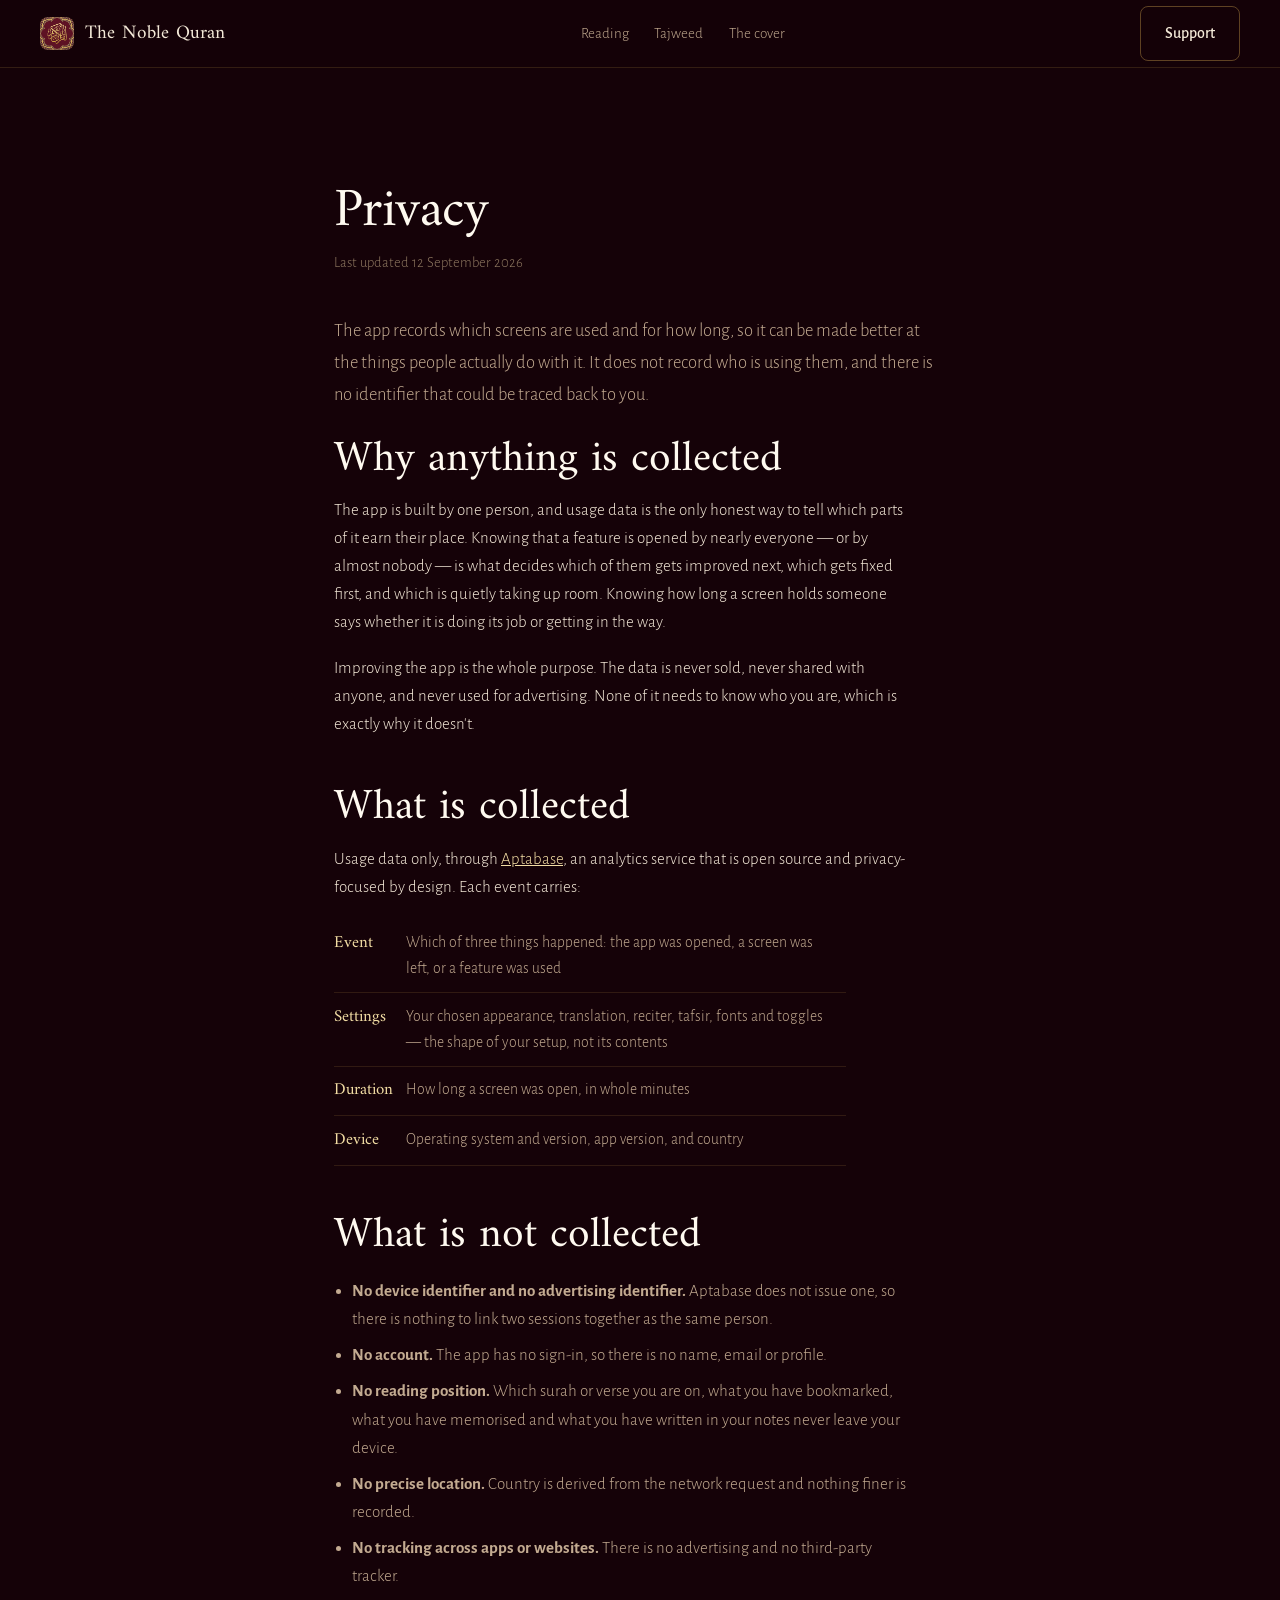
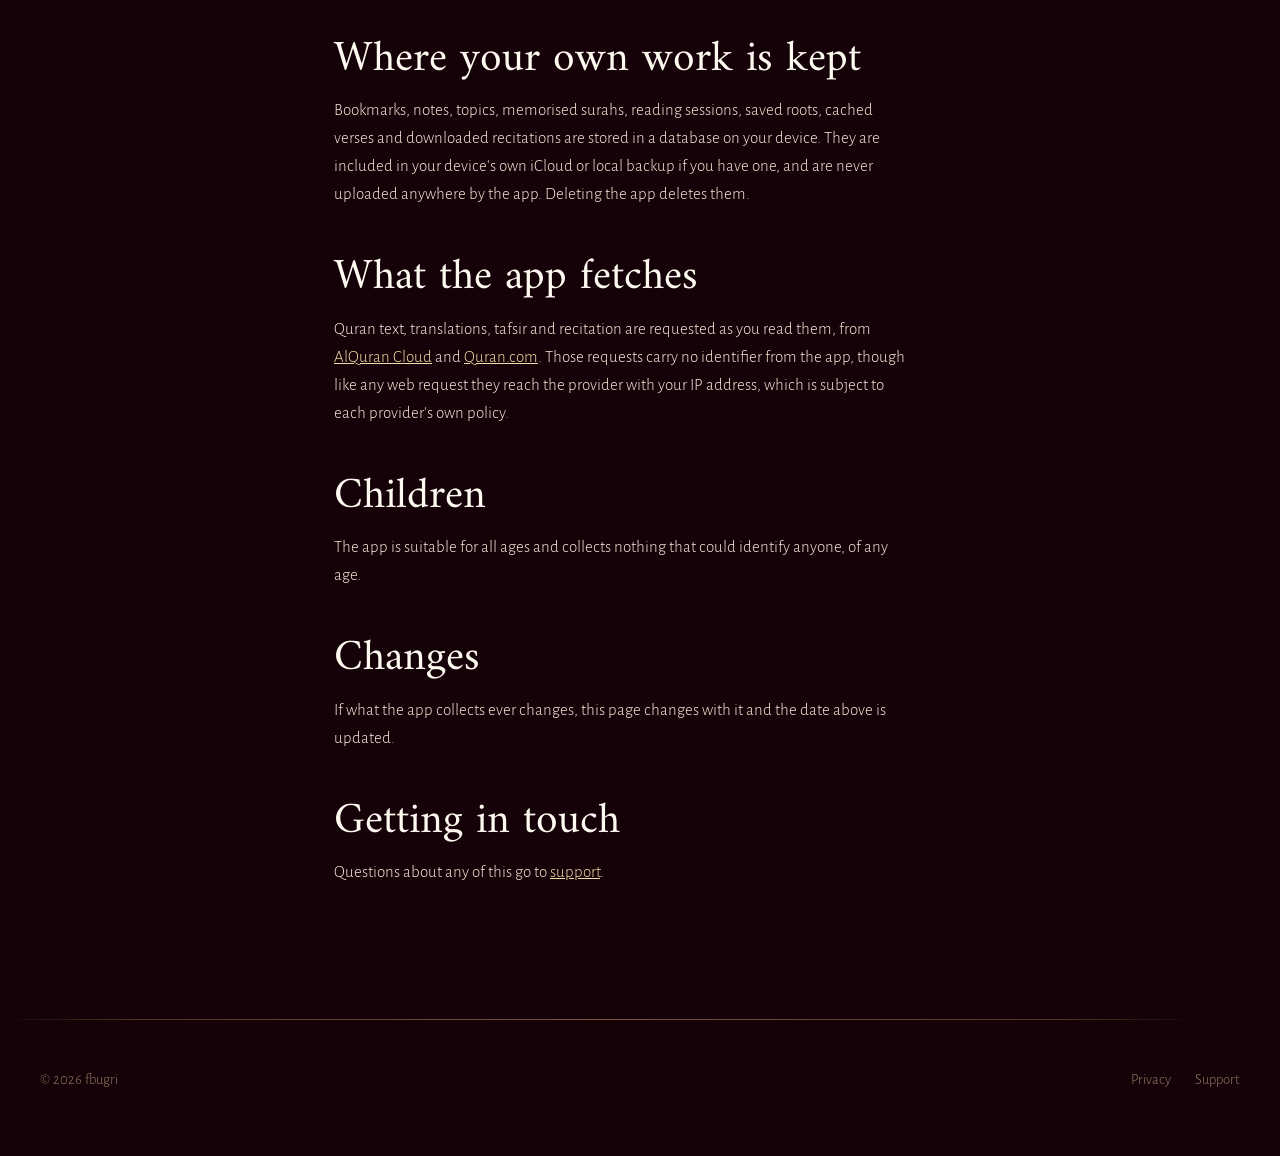
==== privacy.html @ 0398aada "The site, in a repository of its own Split out of the app repo so it can be served by GitHub Pages w" ====
<!doctype html>
<html lang="en">
<head>
<meta charset="utf-8">
<meta name="viewport" content="width=device-width, initial-scale=1">
<title>Privacy — The Noble Quran</title>
<meta name="description" content="What The Noble Quran records, what it does not, and where the data goes.">
<link rel="icon" href="img/icon.png">
<link rel="preconnect" href="https://fonts.googleapis.com">
<link rel="preconnect" href="https://fonts.gstatic.com" crossorigin>
<link href="https://fonts.googleapis.com/css2?family=Amiri:ital,wght@0,400;0,700;1,400&family=Alegreya+Sans:wght@300;400;500;700&display=swap" rel="stylesheet">
<link rel="stylesheet" href="style.css">
<style>
  .prose{max-width:68ch;margin-inline:auto}
  .prose h2{margin-top:2.8rem}
  .prose h2:first-of-type{margin-top:1.5rem}
  .prose ul{padding-left:1.1rem;color:var(--body);max-width:var(--measure)}
  .prose li{margin-bottom:.5rem}
  .prose code{font-family:ui-monospace,SFMono-Regular,Menlo,monospace;font-size:.92em;
    color:var(--gold-bright);background:color-mix(in srgb,var(--gold) 9%,transparent);
    padding:.1em .35em;border-radius:.25rem}
  .stamp{color:var(--faint);font-size:.92rem;margin-bottom:2.5rem}
  table{border-collapse:collapse;width:100%;max-width:var(--measure);margin:1.2rem 0 1.6rem;font-size:.98rem}
  th,td{text-align:left;padding:.65rem .8rem .65rem 0;
    border-bottom:1px solid color-mix(in srgb,var(--gold) 14%,transparent);vertical-align:top}
  th{font-family:var(--display);font-weight:400;color:var(--gold-bright);font-size:1.05rem}
  td{color:var(--body)}
</style>
</head>
<body>

<header class="masthead">
  <div class="folio bar">
    <a class="wordmark" href="index.html"><img src="img/icon.png" alt=""><span>The Noble Quran</span></a>
    <nav>
      <a href="index.html#reading">Reading</a>
      <a href="index.html#tajweed">Tajweed</a>
      <a href="index.html#cover">The cover</a>
    </nav>
    <a class="btn btn-quiet" href="support.html">Support</a>
  </div>
</header>

<main>
<section>
  <div class="folio prose">
    <h1 style="font-size:clamp(2.2rem,4.5vw,3.4rem);margin-bottom:.6rem">Privacy</h1>
    <p class="stamp">Last updated 12 September 2026</p>

    <p class="lede">The app records which screens are used and for how long, so it can be made
      better at the things people actually do with it. It does not record who is using them, and
      there is no identifier that could be traced back to you.</p>

    <h2>Why anything is collected</h2>
    <p>The app is built by one person, and usage data is the only honest way to tell which parts
      of it earn their place. Knowing that a feature is opened by nearly everyone — or by almost
      nobody — is what decides which of them gets improved next, which gets fixed first, and
      which is quietly taking up room. Knowing how long a screen holds someone says whether it
      is doing its job or getting in the way.</p>
    <p>Improving the app is the whole purpose. The data is never sold, never shared with anyone,
      and never used for advertising. None of it needs to know who you are, which is exactly why
      it doesn't.</p>

    <h2>What is collected</h2>
    <p>Usage data only, through <a href="https://aptabase.com" style="color:var(--gold-bright)">Aptabase</a>,
      an analytics service that is open source and privacy-focused by design. Each event carries:</p>
    <table>
      <tr><th>Event</th><td>Which of three things happened: the app was opened, a screen was left, or a feature was used</td></tr>
      <tr><th>Settings</th><td>Your chosen appearance, translation, reciter, tafsir, fonts and toggles — the shape of your setup, not its contents</td></tr>
      <tr><th>Duration</th><td>How long a screen was open, in whole minutes</td></tr>
      <tr><th>Device</th><td>Operating system and version, app version, and country</td></tr>
    </table>

    <h2>What is not collected</h2>
    <ul>
      <li><strong>No device identifier and no advertising identifier.</strong> Aptabase does not
        issue one, so there is nothing to link two sessions together as the same person.</li>
      <li><strong>No account.</strong> The app has no sign-in, so there is no name, email or profile.</li>
      <li><strong>No reading position.</strong> Which surah or verse you are on, what you have
        bookmarked, what you have memorised and what you have written in your notes never leave
        your device.</li>
      <li><strong>No precise location.</strong> Country is derived from the network request and
        nothing finer is recorded.</li>
      <li><strong>No tracking across apps or websites.</strong> There is no advertising and no
        third-party tracker.</li>
    </ul>

    <h2>Where your own work is kept</h2>
    <p>Bookmarks, notes, topics, memorised surahs, reading sessions, saved roots, cached verses
      and downloaded recitations are stored in a database on your device. They are included in
      your device's own iCloud or local backup if you have one, and are never uploaded anywhere
      by the app. Deleting the app deletes them.</p>

    <h2>What the app fetches</h2>
    <p>Quran text, translations, tafsir and recitation are requested as you read them, from
      <a href="https://alquran.cloud" style="color:var(--gold-bright)">AlQuran Cloud</a> and
      <a href="https://quran.com" style="color:var(--gold-bright)">Quran.com</a>. Those requests
      carry no identifier from the app, though like any web request they reach the provider with
      your IP address, which is subject to each provider's own policy.</p>

    <h2>Children</h2>
    <p>The app is suitable for all ages and collects nothing that could identify anyone, of any age.</p>

    <h2>Changes</h2>
    <p>If what the app collects ever changes, this page changes with it and the date above is
      updated.</p>

    <h2>Getting in touch</h2>
    <p>Questions about any of this go to <a href="support.html" style="color:var(--gold-bright)">support</a>.</p>
  </div>
</section>
</main>

<hr class="rule folio">
<footer>
  <div class="folio foot">
    <div>© 2026 fbugri</div>
    <nav>
      <a href="privacy.html">Privacy</a>
      <a href="support.html">Support</a>
    </nav>
  </div>
</footer>

</body>
</html>
---- style.css ----
/* Shared shell for every page: tokens, type, masthead, buttons, footer.
   Page-specific components stay in the page that uses them. */

/* ─── Tokens ────────────────────────────────────────────────────────────────
   Taken from the app itself, not invented: the oxblood of the icon, the gold
   of its ornament, and the seventeen tajweed hues exactly as the reader
   draws them.                                                              */
:root{
  --ox-deep:#150208;
  --ox:#23050d;
  --ox-lift:#360a17;
  --ox-edge:#4a1223;

  --gold:#d8ab53;
  --gold-bright:#f2dda4;
  --gold-dim:#8f7134;

  --ink:#f4e9d8;
  --body:#c3ab91;
  --faint:#8e7860;

  --display:'Amiri',Georgia,'Times New Roman',serif;
  --text:'Alegreya Sans',system-ui,-apple-system,sans-serif;

  --folio:min(1200px,100% - 3rem);
  --measure:64ch;
}

*{box-sizing:border-box}
html{scroll-behavior:smooth}
@media (prefers-reduced-motion:reduce){html{scroll-behavior:auto}}

body{
  margin:0;
  background:var(--ox-deep);
  color:var(--ink);
  font-family:var(--text);
  font-weight:300;
  font-size:17px;
  line-height:1.65;
  -webkit-font-smoothing:antialiased;
}
a{color:inherit}
img{max-width:100%;display:block}

.folio{width:var(--folio);margin-inline:auto}

/* The page is set as a folio: a wide text column with a narrow margin beside
   it, the way a mushaf carries its juz and hizb marks in the margin. The
   margin is not decoration — it holds the marks. */
.leaf{display:grid;grid-template-columns:4.5rem minmax(0,1fr);gap:0 1.75rem}
.margin{
  font-family:var(--display);
  color:var(--gold-dim);
  font-size:1.45rem;
  line-height:1;
  padding-top:.55rem;
  text-align:right;
  user-select:none;
}
.margin small{display:none}

h1,h2,h3{font-family:var(--display);font-weight:400;color:#fffaf0;margin:0}
h1{font-size:clamp(2.6rem,6vw,4.6rem);line-height:1.06;letter-spacing:-.01em}
h2{font-size:clamp(1.9rem,3.4vw,2.9rem);line-height:1.14;margin-bottom:.75rem}
h3{font-size:1.3rem;line-height:1.3}
p{margin:0 0 1.1rem;max-width:var(--measure)}
.lede{font-size:1.16rem;color:var(--body);line-height:1.72}
.quiet{color:var(--body)}

section{padding:clamp(4rem,9vw,7.5rem) 0;position:relative}

/* A gold rule that thins to nothing, like a ruled manuscript border. */
.rule{height:1px;border:0;margin:0;
  background:linear-gradient(90deg,transparent,var(--gold-dim) 12%,var(--gold) 50%,var(--gold-dim) 88%,transparent);
  opacity:.5}

/* ─── Masthead ─────────────────────────────────────────────────────────── */
.masthead{position:sticky;top:0;z-index:40;backdrop-filter:blur(14px);
  background:color-mix(in srgb,var(--ox-deep) 84%,transparent);
  border-bottom:1px solid color-mix(in srgb,var(--gold) 16%,transparent)}
.masthead .bar{display:flex;align-items:center;justify-content:space-between;gap:1.5rem;height:4.2rem}
.wordmark{display:flex;align-items:center;gap:.7rem;font-family:var(--display);font-size:1.2rem;
  letter-spacing:.01em;text-decoration:none}
.wordmark img{width:2.1rem;height:2.1rem;border-radius:.5rem}
.masthead nav{display:flex;gap:1.6rem;font-size:.95rem;color:var(--body)}
.masthead nav a{text-decoration:none;padding:.2rem 0;border-bottom:1px solid transparent;transition:border-color .18s,color .18s}
.masthead nav a:hover,.masthead nav a:focus-visible{color:var(--gold-bright);border-bottom-color:var(--gold)}

/* ─── Buttons ──────────────────────────────────────────────────────────── */
.btn{display:inline-flex;align-items:center;gap:.55rem;padding:.85rem 1.5rem;border-radius:.5rem;
  font-family:var(--text);font-size:1rem;font-weight:500;text-decoration:none;border:1px solid transparent;
  cursor:pointer;transition:transform .16s ease,box-shadow .16s ease,background .16s}
.btn-gold{background:linear-gradient(177deg,var(--gold-bright),var(--gold));color:#2b1a06;
  box-shadow:0 .5rem 1.6rem color-mix(in srgb,var(--gold) 26%,transparent)}
.btn-gold:hover{transform:translateY(-1px);box-shadow:0 .75rem 2rem color-mix(in srgb,var(--gold) 34%,transparent)}
.btn-quiet{border-color:color-mix(in srgb,var(--gold) 38%,transparent);color:var(--ink);background:none}
.btn-quiet:hover{background:color-mix(in srgb,var(--gold) 9%,transparent)}
:focus-visible{outline:2px solid var(--gold-bright);outline-offset:3px;border-radius:.25rem}

footer{padding:3rem 0 4rem;color:var(--faint);font-size:.92rem}
.foot{display:flex;justify-content:space-between;gap:1.2rem;flex-wrap:wrap;align-items:center}
.foot nav{display:flex;gap:1.5rem}
.foot a{text-decoration:none}
.foot a:hover{color:var(--gold-bright)}
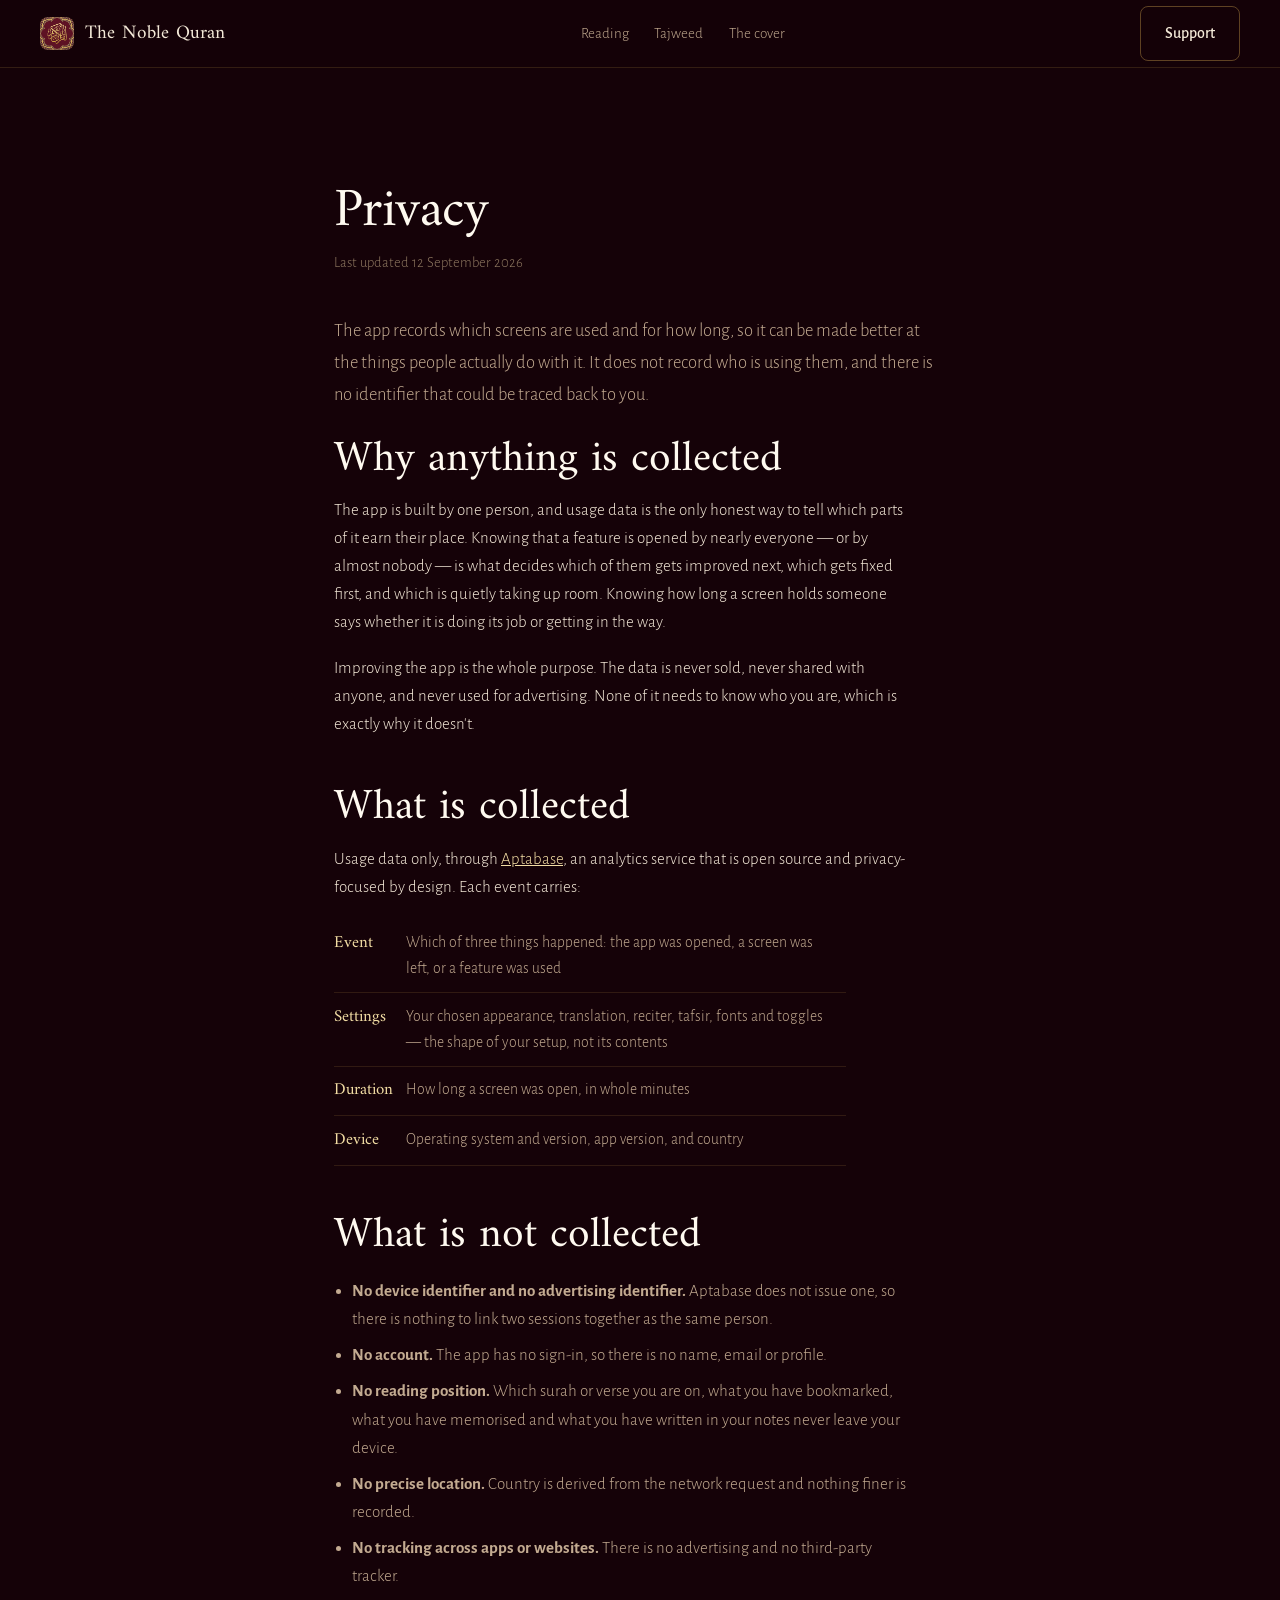
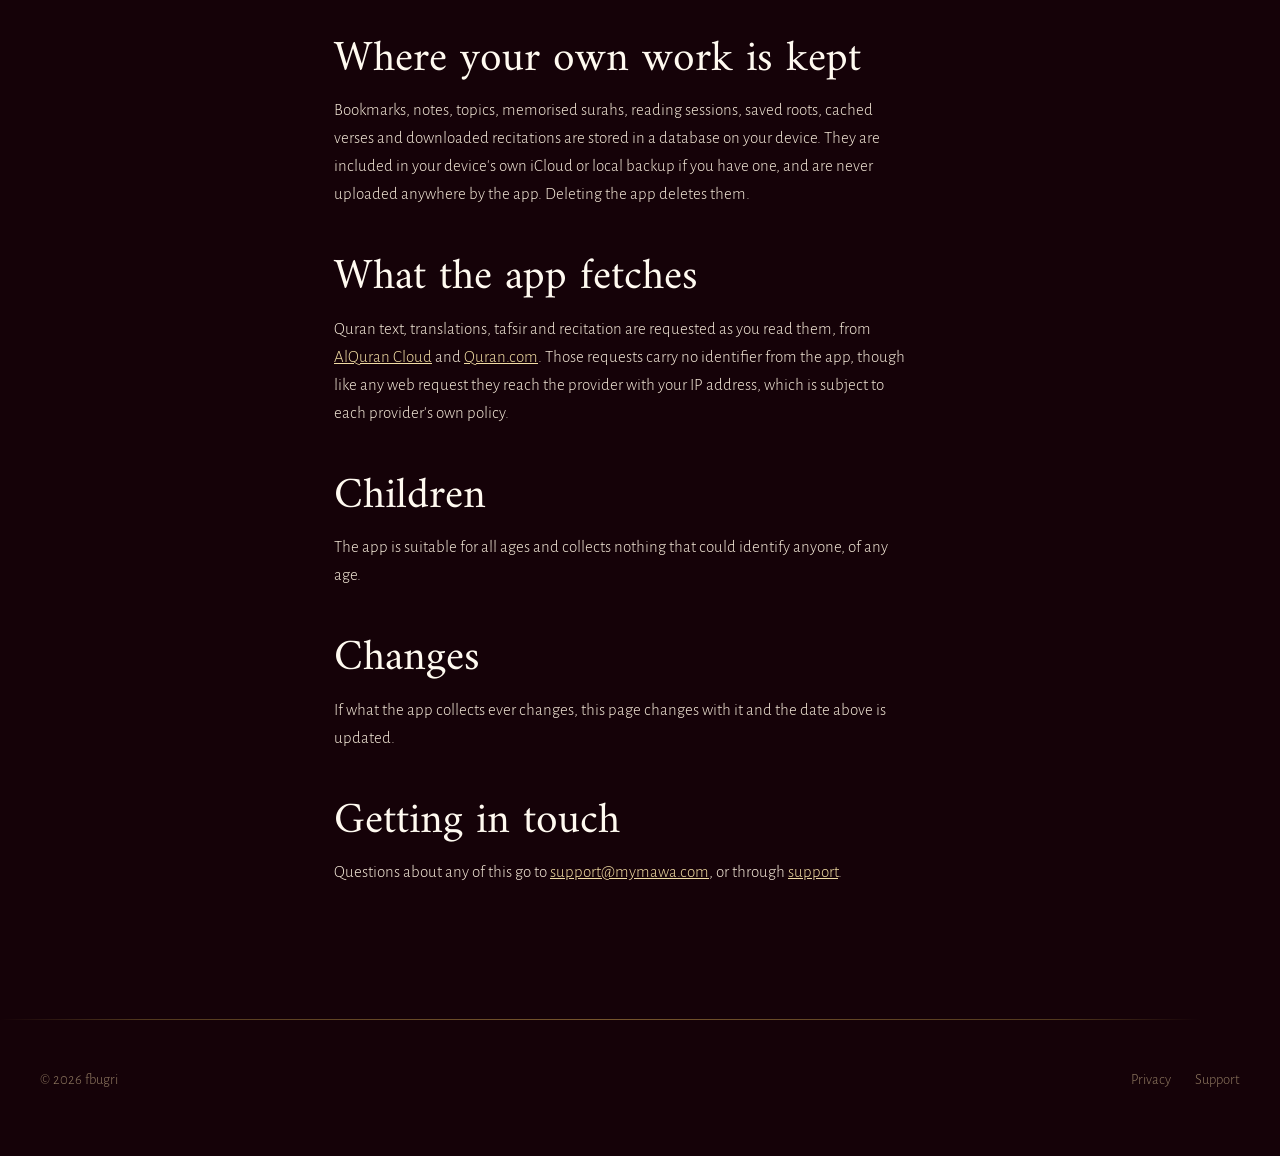
==== commit 387f8cdb: "Give people an address to write to The site offered an issue tracker and nothing else, which asks fo" ====
--- a/privacy.html
+++ b/privacy.html
@@ -6,6 +6,22 @@
 <title>Privacy — The Noble Quran</title>
 <meta name="description" content="What The Noble Quran records, what it does not, and where the data goes.">
 <link rel="icon" href="img/icon.png">
+<link rel="canonical" href="https://fbugri-rgb.github.io/noble-quran/privacy.html">
+<meta property="og:type" content="website">
+<meta property="og:site_name" content="The Noble Quran">
+<meta property="og:title" content="Privacy — The Noble Quran">
+<meta property="og:description" content="What the app records, why, and the far longer list of what it does not. No identifier, no profile, no advertising.">
+<meta property="og:url" content="https://fbugri-rgb.github.io/noble-quran/privacy.html">
+<meta property="og:image" content="https://fbugri-rgb.github.io/noble-quran/img/og.jpg">
+<meta property="og:image:width" content="1200">
+<meta property="og:image:height" content="630">
+<meta property="og:image:alt" content="The Noble Quran: an iPhone showing an illuminated gold book cover.">
+<meta name="twitter:card" content="summary_large_image">
+<meta name="twitter:title" content="Privacy — The Noble Quran">
+<meta name="twitter:description" content="What the app records, why, and the far longer list of what it does not. No identifier, no profile, no advertising.">
+<meta name="twitter:image" content="https://fbugri-rgb.github.io/noble-quran/img/og.jpg">
+<meta name="theme-color" content="#150208">
+
 <link rel="preconnect" href="https://fonts.googleapis.com">
 <link rel="preconnect" href="https://fonts.gstatic.com" crossorigin>
 <link href="https://fonts.googleapis.com/css2?family=Amiri:ital,wght@0,400;0,700;1,400&family=Alegreya+Sans:wght@300;400;500;700&display=swap" rel="stylesheet">
@@ -106,7 +122,9 @@
       updated.</p>
 
     <h2>Getting in touch</h2>
-    <p>Questions about any of this go to <a href="support.html" style="color:var(--gold-bright)">support</a>.</p>
+    <p>Questions about any of this go to
+      <a href="mailto:support@mymawa.com" style="color:var(--gold-bright)">support@mymawa.com</a>, or through
+      <a href="support.html" style="color:var(--gold-bright)">support</a>.</p>
   </div>
 </section>
 </main>
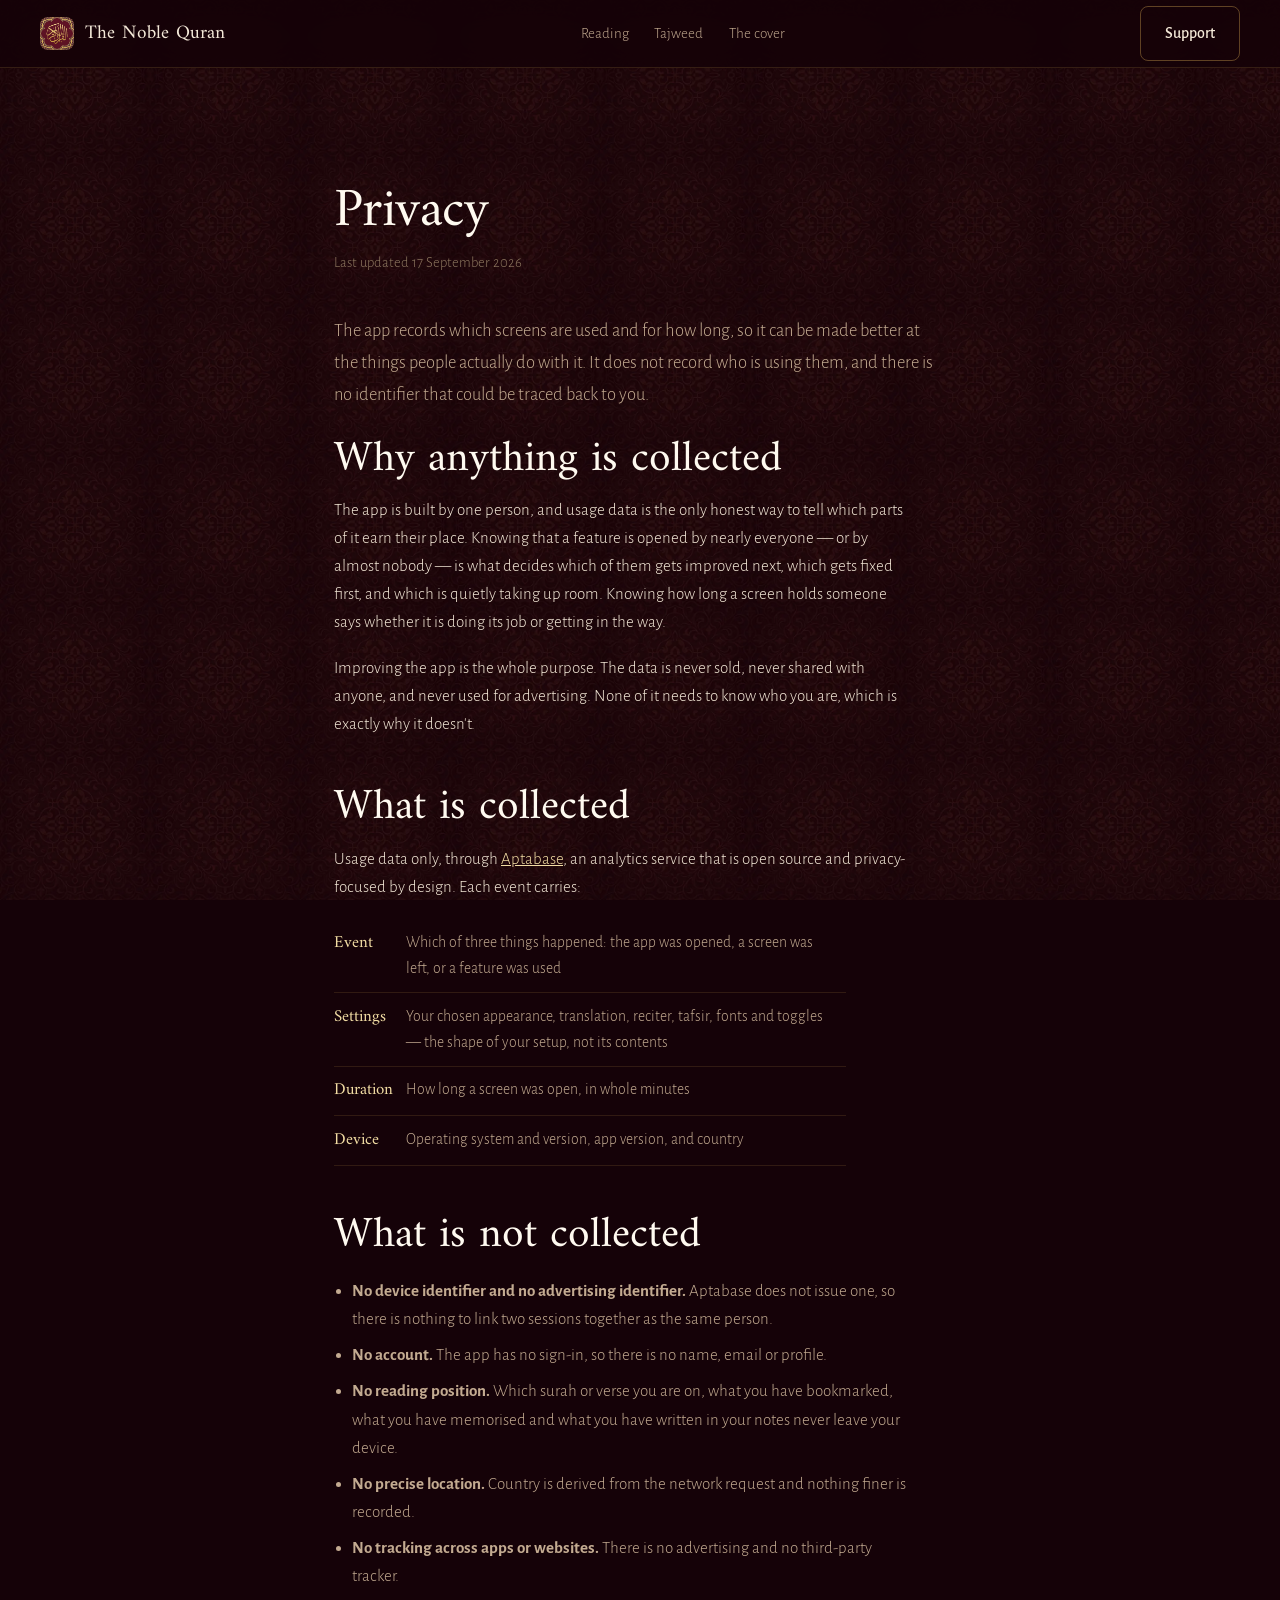
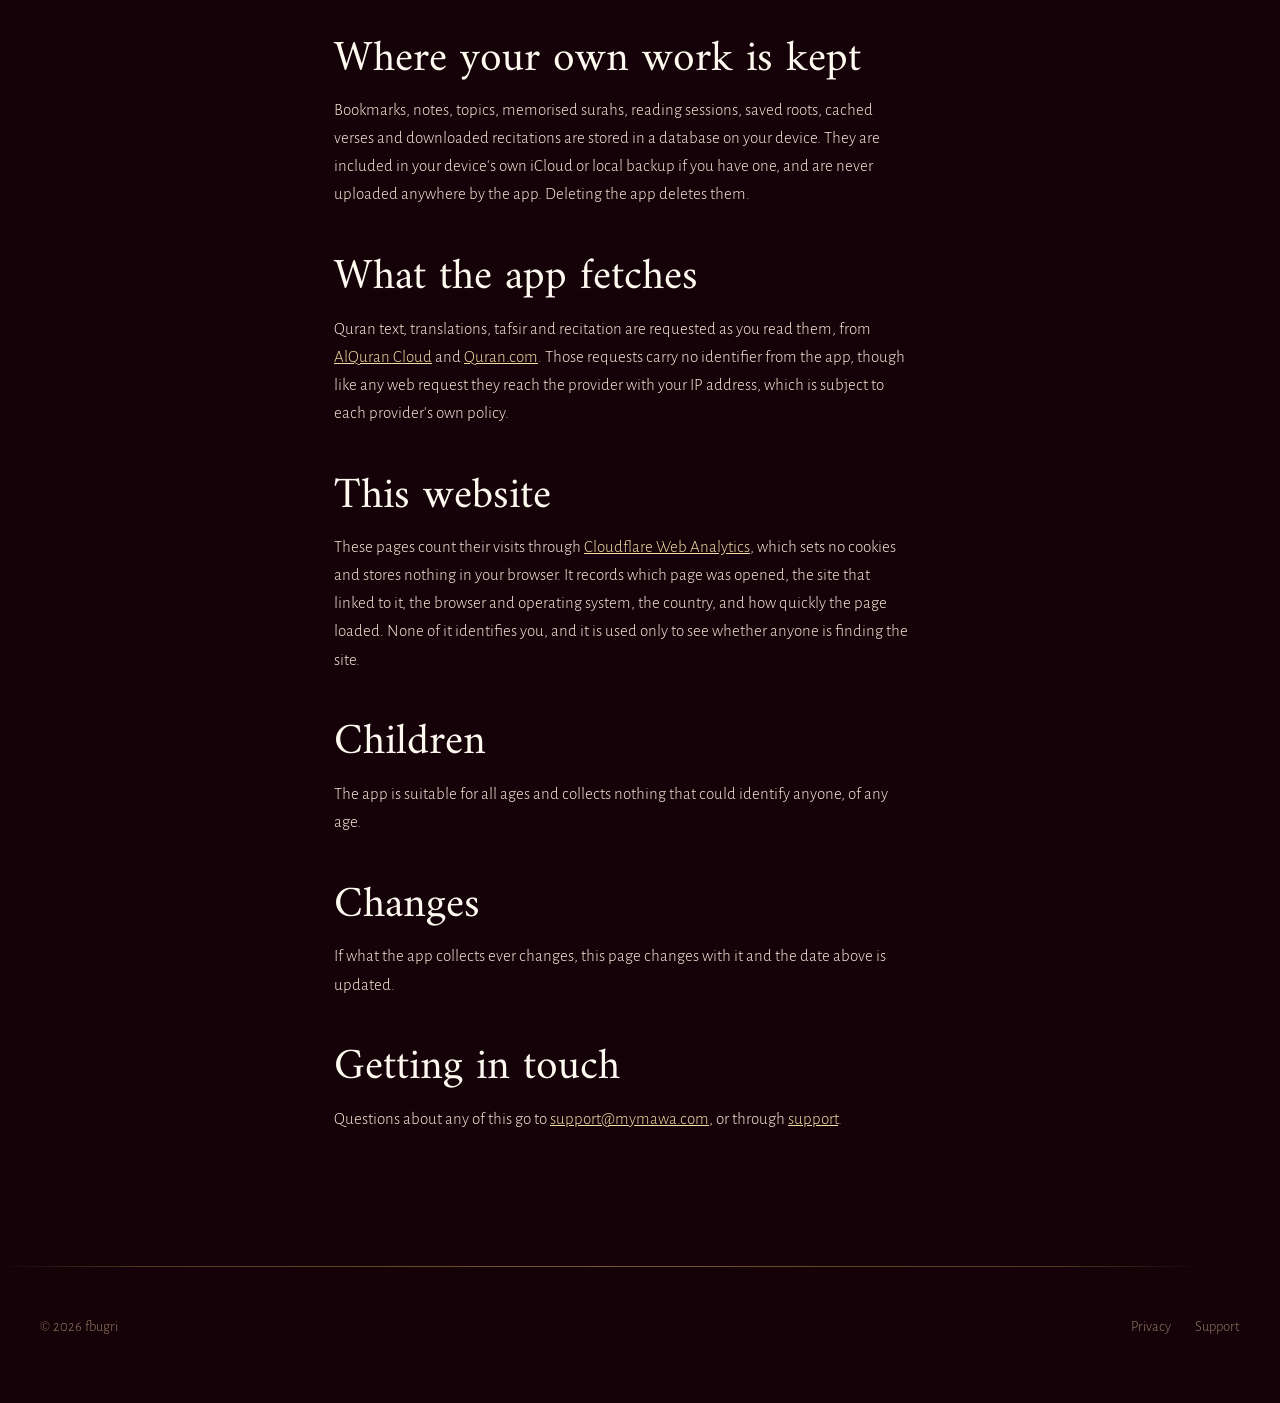
==== commit 5c9be3eb: "Count the site's visits with Cloudflare Web Analytics No cookies and nothing stored in the browser. " ====
--- a/privacy.html
+++ b/privacy.html
@@ -61,7 +61,7 @@
 <section>
   <div class="folio prose">
     <h1 style="font-size:clamp(2.2rem,4.5vw,3.4rem);margin-bottom:.6rem">Privacy</h1>
-    <p class="stamp">Last updated 12 September 2026</p>
+    <p class="stamp">Last updated 17 September 2026</p>
 
     <p class="lede">The app records which screens are used and for how long, so it can be made
       better at the things people actually do with it. It does not record who is using them, and
@@ -114,6 +114,14 @@
       carry no identifier from the app, though like any web request they reach the provider with
       your IP address, which is subject to each provider's own policy.</p>
 
+    <h2>This website</h2>
+    <p>These pages count their visits through
+      <a href="https://www.cloudflare.com/web-analytics/" style="color:var(--gold-bright)">Cloudflare Web Analytics</a>,
+      which sets no cookies and stores nothing in your browser. It records which page was opened,
+      the site that linked to it, the browser and operating system, the country, and how quickly
+      the page loaded. None of it identifies you, and it is used only to see whether anyone is
+      finding the site.</p>
+
     <h2>Children</h2>
     <p>The app is suitable for all ages and collects nothing that could identify anyone, of any age.</p>
 
@@ -140,5 +148,6 @@
   </div>
 </footer>
 
+<!-- Cloudflare Web Analytics --><script defer src="https://static.cloudflareinsights.com/beacon.min.js" data-cf-beacon='{"token": "4b5db89ab6f84194aeaf933504becd6a"}'></script><!-- End Cloudflare Web Analytics -->
 </body>
 </html>
--- a/style.css
+++ b/style.css
@@ -32,7 +32,18 @@
 
 body{
   margin:0;
-  background:var(--ox-deep);
+  /* The same arabesque the app works into its leather bars, baked into the
+     site's own oxblood rather than laid over it: a fixed, blended overlay
+     turned out to composite above the content and take the whole page down
+     with it. As a plain background there is nothing to get wrong.
+
+     Fixed, so the page moves over the texture the way a page moves over a
+     desk. */
+  background-color:var(--ox-deep);
+  background-image:url('img/ground.webp');
+  background-repeat:repeat;
+  background-size:300px auto;
+  background-attachment:fixed;
   color:var(--ink);
   font-family:var(--text);
   font-weight:300;
@@ -104,3 +115,21 @@
 .foot a{text-decoration:none}
 .foot a:hover{color:var(--gold-bright)}
 
+
+
+/* ─── Platforms ────────────────────────────────────────────────────────────
+   Drawn marks rather than the official store badges: those carry their own
+   artwork and rules, and neither may be shown before the app is listed. */
+.platforms{
+  list-style:none;
+  margin:1.6rem 0 0;
+  padding:0;
+  display:flex;
+  gap:2rem;
+  justify-content:center;
+  flex-wrap:wrap;
+  color:var(--faint);
+  font-size:.95rem;
+}
+.platforms li{display:flex;align-items:center;gap:.55rem}
+.platforms svg{width:1.3rem;height:1.3rem;fill:var(--gold-dim);flex:none}
